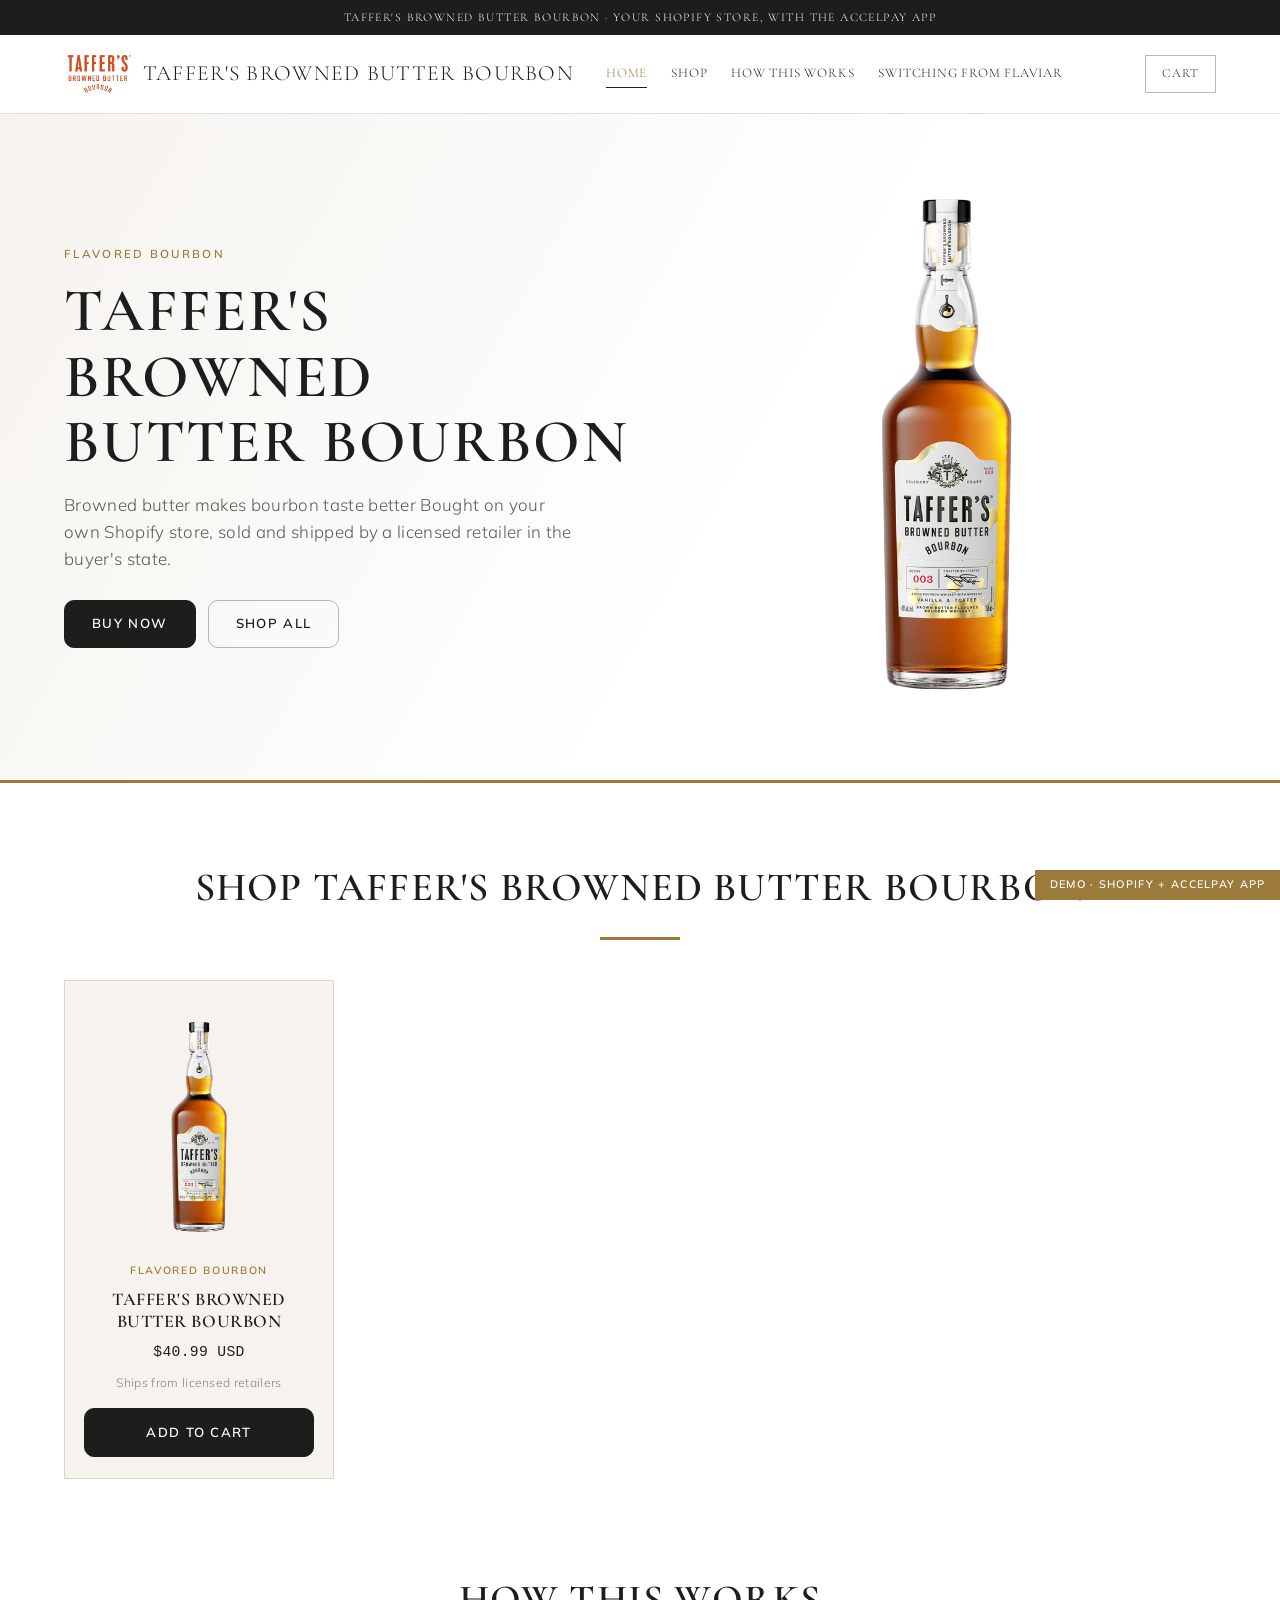
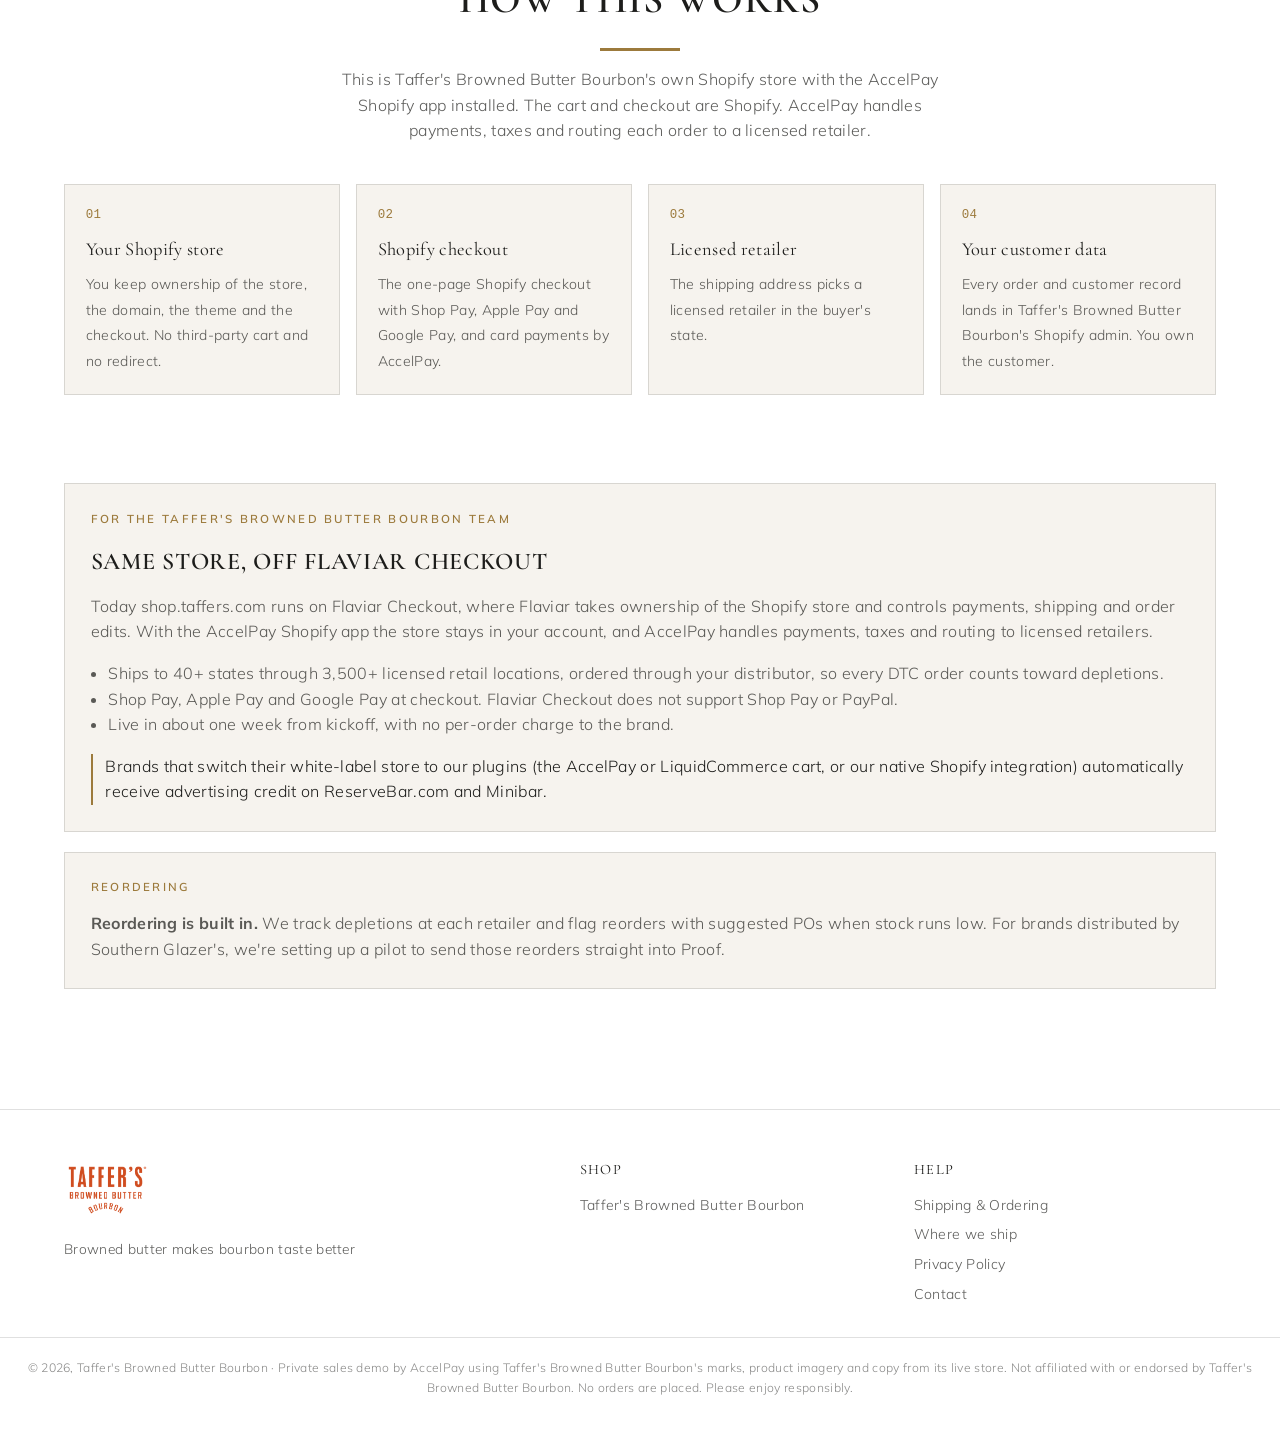
==== index.html @ 156dd41e "Flaviar switch demo, Nov 2026" ====
<!doctype html>
<html lang="en">
<head>
<meta charset="utf-8">
<meta name="viewport" content="width=device-width,initial-scale=1">
<title>Taffer&#x27;s Browned Butter Bourbon | AccelPay demo</title>
<meta name="robots" content="noindex,nofollow">
<link rel="icon" href="assets/logo.png">
<link rel="preconnect" href="https://fonts.googleapis.com">
<link rel="preconnect" href="https://fonts.gstatic.com" crossorigin>
<link rel="stylesheet" href="https://fonts.googleapis.com/css2?family=Cormorant+Garamond:wght@500;600;700&family=Mulish:wght@300;400;600;700&display=swap">
<link rel="stylesheet" href="styles.css?v=1">
</head>
<body>
<div class="announce">Taffer&#x27;s Browned Butter Bourbon &middot; your Shopify store, with the AccelPay app</div>
<header class="top">
  <div class="hdr">
    <a href="index.html" class="brand-link"><img class="logo" src="assets/logo.png" alt="Taffer&#x27;s Browned Butter Bourbon"><span class="wordmark">Taffer&#x27;s Browned Butter Bourbon</span></a>
    <nav class="main">
      <a href="index.html" aria-current="page">Home</a><a href="index.html#shop">Shop</a><a href="index.html#how">How this works</a><a href="index.html#switch">Switching from Flaviar</a>
    </nav>
    <div class="hdr-actions">
      <button class="burger" id="burger" aria-label="Menu">&#9776;</button>
      <button class="cart-pill" data-cart-toggle aria-label="Open cart">
        <span class="lbl">Cart</span>
        <span class="count" data-cart-count hidden>0</span>
      </button>
    </div>
  </div>
</header>

<section class="hero">
  <div class="hero-inner">
    <div>
      <div class="eyebrow">flavored bourbon</div>
      <h1>Taffer&#x27;s Browned Butter Bourbon</h1>
      <p>Browned butter makes bourbon taste better Bought on your own Shopify store, sold and shipped by a licensed retailer in the buyer's state.</p>
      <div style="display:flex;gap:.75rem;flex-wrap:wrap"><a class="btn" href="product.html?p=taffers-browned-butter-bourbon">Buy now</a><a class="btn ghost" href="#shop">Shop all</a></div>
    </div>
    <div class="shot"><img src="assets/p-taffers-browned-butter-bourbon.png" alt="Taffer&#x27;s Browned Butter Bourbon"></div>
  </div>
</section>

<section class="band" id="shop">
  <div class="section-head">
    <h2>Shop Taffer&#x27;s Browned Butter Bourbon</h2>
    <div class="rule"></div>
    <p style="font-size:.9rem;color:var(--muted)"></p>
  </div>
  <div class="grid" id="collection-grid"></div>
</section>

<section class="band" id="how" style="padding-top:1rem">
  <div class="section-head">
    <h2>How this works</h2>
    <div class="rule"></div>
    <p>This is Taffer&#x27;s Browned Butter Bourbon's own Shopify store with the AccelPay Shopify app installed. The cart and checkout are Shopify. AccelPay handles payments, taxes and routing each order to a licensed retailer.</p>
  </div>
  <div class="how">
    <div class="step"><span class="n">01</span><b>Your Shopify store</b><span>You keep ownership of the store, the domain, the theme and the checkout. No third-party cart and no redirect.</span></div>
    <div class="step"><span class="n">02</span><b>Shopify checkout</b><span>The one-page Shopify checkout with Shop Pay, Apple Pay and Google Pay, and card payments by AccelPay.</span></div>
    <div class="step"><span class="n">03</span><b>Licensed retailer</b><span>The shipping address picks a licensed retailer in the buyer's state.</span></div>
    <div class="step"><span class="n">04</span><b>Your customer data</b><span>Every order and customer record lands in Taffer&#x27;s Browned Butter Bourbon's Shopify admin. You own the customer.</span></div>
  </div>
</section>

<section class="band" id="switch" style="padding-top:1rem">
  <div class="panel">
    <div class="eyebrow">For the Taffer&#x27;s Browned Butter Bourbon team</div>
    <h2>Same store, off Flaviar Checkout</h2>
    <p style="margin:0 0 1rem">Today shop.taffers.com runs on Flaviar Checkout, where Flaviar takes ownership of the Shopify store and controls payments, shipping and order edits. With the AccelPay Shopify app the store stays in your account, and AccelPay handles payments, taxes and routing to licensed retailers.</p>
    <ul style="margin:0 0 1rem;padding-left:1.1rem"><li>Ships to 40+ states through 3,500+ licensed retail locations, ordered through your distributor, so every DTC order counts toward depletions.</li><li>Shop Pay, Apple Pay and Google Pay at checkout. Flaviar Checkout does not support Shop Pay or PayPal.</li><li>Live in about one week from kickoff, with no per-order charge to the brand.</li></ul>
    <p class="credit">Brands that switch their white-label store to our plugins (the AccelPay or LiquidCommerce cart, or our native Shopify integration) automatically receive advertising credit on ReserveBar.com and Minibar.</p>
  </div>
  <div class="panel">
    <div class="eyebrow">Reordering</div>
    <p style="margin:0" class="reorder"><b>Reordering is built in.</b> We track depletions at each retailer and flag reorders with suggested POs when stock runs low. For brands distributed by Southern Glazer's, we're setting up a pilot to send those reorders straight into Proof.</p>
  </div>
</section>
<footer class="site">
  <div class="ft">
    <div>
      <img src="assets/logo.png" alt="Taffer&#x27;s Browned Butter Bourbon" style="height:64px;width:auto">
      <p style="font-size:.86rem;margin-top:1rem;max-width:24rem;color:var(--muted)">Browned butter makes bourbon taste better</p>
    </div>
    <div><h4>Shop</h4><ul><li><a href="product.html?p=taffers-browned-butter-bourbon">Taffer&#x27;s Browned Butter Bourbon</a></li></ul></div>
    <div><h4>Help</h4><ul>
      <li><a href="index.html#how">Shipping &amp; Ordering</a></li>
      <li><a href="index.html#how">Where we ship</a></li>
      <li><a href="#">Privacy Policy</a></li>
      <li><a href="#">Contact</a></li></ul></div>
  </div>
  <div class="legal-row">
    &copy; 2026, Taffer&#x27;s Browned Butter Bourbon &middot; Private sales demo by AccelPay using Taffer&#x27;s Browned Butter Bourbon's marks, product imagery and copy from its live store. Not affiliated with or endorsed by Taffer&#x27;s Browned Butter Bourbon.
    No orders are placed. Please enjoy responsibly.
  </div>
</footer>

<div class="scrim" id="scrim"></div>
<aside class="drawer" id="drawer" aria-label="Your cart">
  <div class="dh"><h2>Your cart</h2><button class="x" id="drawer-close" aria-label="Close">&times;</button></div>
  <div class="cols"><span>Product</span><span>Total</span></div>
  <div class="items" id="drawer-items"></div>
  <div class="df" id="drawer-foot"></div>
</aside>
<div class="ribbon">Demo &middot; Shopify + AccelPay app</div>
<script src="data.js?v=1"></script>
<script src="app.js?v=1"></script>
</body>
</html>
---- styles.css ----
/* Taffer's Browned Butter Bourbon x AccelPay demo. Base: woodsonwhiskey-accelpay-demo. */

:root {
  --black: #ffffff; --panel: #f6f3ee; --panel-2: #ece7df; --ink: #1d1d1b;
  --muted: rgba(29,29,27,.72); --muted-2: rgba(29,29,27,.52); --line: rgba(0,0,0,.12); --line-2: rgba(0,0,0,.28);
  --gold: #1d1d1b; --gold-hi: #9c7a3c; --gold-soft: rgba(0,0,0,.05); --green: #2f6b4f; --red: #c00000;
  --head: #1d1d1b; --btn-ink: #ffffff; --img-bg: #f6f3ee; --drawer-bg: #ffffff; --ann-bg: #1d1d1b; --ann-ink: #ffffff; --co-head-bg: #ffffff;
  --serif: "Cormorant Garamond", Georgia, serif; --sans: "Mulish", -apple-system, BlinkMacSystemFont, "Helvetica Neue", Arial, sans-serif;
  --mono: ui-monospace, SFMono-Regular, Menlo, monospace; --maxw: 1200px; --btn-radius: 10px;
  --cart-glyph: url("data:image/svg+xml;utf8,<svg xmlns='http://www.w3.org/2000/svg' viewBox='0 0 24 24' fill='none' stroke='black' stroke-width='2' stroke-linecap='round' stroke-linejoin='round'><path d='M6 2 3 6v14a2 2 0 0 0 2 2h14a2 2 0 0 0 2-2V6l-3-4z'/><path d='M3 6h18'/><path d='M16 10a4 4 0 0 1-8 0'/></svg>");
}

* { box-sizing: border-box; }
html { scroll-behavior: smooth; }
body {
  margin: 0; background: var(--black); color: var(--ink);
  font-family: var(--sans); font-weight: 300; font-size: 16px; line-height: 1.6;
  letter-spacing: .02em; -webkit-font-smoothing: antialiased;
}
img { max-width: 100%; display: block; }
a { color: inherit; }
button { font: inherit; cursor: pointer; color: inherit; }
:focus-visible { outline: 2px solid var(--gold); outline-offset: 2px; }

/* ---------------------------------------------------------------- header */
.announce {
  background: var(--ann-bg); color: var(--ann-ink); text-align: center;
  font-family: var(--serif); font-size: .74rem; letter-spacing: .12em;
  text-transform: uppercase; padding: .5rem 1rem;
}
header.top { position: sticky; top: 0; z-index: 60; background: var(--black); border-bottom: 1px solid var(--line); }
.hdr { max-width: var(--maxw); margin: 0 auto; padding: .8rem 1.5rem; display: flex; align-items: center; gap: 2rem; }
.hdr img.logo { height: 62px; width: auto; }
nav.main { display: flex; gap: 1.5rem; flex-wrap: wrap; }
nav.main a {
  font-family: var(--serif); font-size: .82rem; letter-spacing: .06em; text-transform: uppercase;
  text-decoration: none; color: var(--head); padding: .2rem 0; border-bottom: 1px solid transparent;
}
nav.main a:hover, nav.main a[aria-current] { color: var(--gold-hi); border-bottom-color: var(--gold); }
.hdr-actions { margin-left: auto; display: flex; align-items: center; gap: .75rem; }
.cart-pill {
  display: inline-flex; align-items: center; gap: .5rem; background: transparent;
  border: 1px solid var(--line-2); color: var(--head); padding: .5rem 1rem;
  font-family: var(--serif); font-size: .78rem; letter-spacing: .08em; text-transform: uppercase;
}
.cart-pill:hover { border-color: var(--gold); color: var(--gold-hi); }
.cart-pill .count {
  background: var(--gold); color: var(--btn-ink); min-width: 1.35rem; height: 1.35rem; border-radius: 999px;
  display: inline-grid; place-items: center; font-family: var(--mono); font-size: .7rem; padding: 0 .3rem;
}
.cart-pill .count[hidden] { display: none; }
.burger { display: none; background: none; border: none; font-size: 1.5rem; line-height: 1; color: var(--head); }

/* ---------------------------------------------------------------- type + buttons */
.eyebrow { font-family: var(--sans); font-size: .72rem; font-weight: 600; letter-spacing: .2em; text-transform: uppercase; color: var(--gold-hi); margin-bottom: .9rem; }
h1, h2, h3 { font-family: var(--serif); font-weight: 400; letter-spacing: .03em; }
.rule { width: 190px; height: 2px; margin: 1.1rem auto 0; background: linear-gradient(90deg, transparent, var(--gold), transparent); }

.btn {
  display: inline-flex; align-items: center; justify-content: center; gap: .5rem;
  background: var(--gold); color: var(--btn-ink); border: 1px solid var(--gold); border-radius: var(--btn-radius, 0);
  padding: .8rem 1.7rem; font-family: var(--sans); font-weight: 600; font-size: .82rem;
  letter-spacing: .1em; text-transform: uppercase; text-decoration: none;
}
.btn:hover { background: var(--gold-hi); border-color: var(--gold-hi); }
.btn.ghost { background: transparent; color: var(--head); border-color: var(--line-2); }
.btn.ghost:hover { border-color: var(--gold); color: var(--gold-hi); }
.btn:disabled { opacity: .4; cursor: not-allowed; }
.btn.block { width: 100%; }

/* ---------------------------------------------------------------- hero */
.hero { position: relative; overflow: hidden; border-bottom: 1px solid var(--line); }
.hero-inner { max-width: var(--maxw); margin: 0 auto; padding: 4rem 1.5rem; display: grid; grid-template-columns: 1.05fr 1fr; gap: 3rem; align-items: center; }
.hero h1 { font-size: clamp(2.3rem, 5.4vw, 3.8rem); line-height: 1.08; margin: 0 0 1rem; text-transform: uppercase; }
.hero p { color: var(--muted); font-size: 1.06rem; margin: 0 0 1.7rem; max-width: 32rem; }
.hero .shot img { width: 100%; max-height: 560px; object-fit: contain; }

/* ---------------------------------------------------------------- sections */
.band { max-width: var(--maxw); margin: 0 auto; padding: 4.5rem 1.5rem; }
.section-head { text-align: center; margin-bottom: 2.5rem; }
.section-head h2 { font-size: clamp(1.8rem, 4vw, 2.5rem); margin: 0; text-transform: uppercase; }
.section-head p { color: var(--muted); margin: 1rem auto 0; max-width: 40rem; }

.grid { display: grid; grid-template-columns: repeat(auto-fill, minmax(240px, 1fr)); gap: 1.5rem; }
.card {
  background: var(--panel); border: 1px solid var(--line); padding: 1.4rem 1.2rem 1.3rem;
  display: flex; flex-direction: column; gap: .55rem; text-align: center; text-decoration: none; color: inherit;
}
.card:hover { border-color: var(--gold); }
.card .shot { height: 250px; display: grid; place-items: center; overflow: hidden; }
.card .shot img { max-height: 250px; width: auto; object-fit: contain; }
.card h3 { font-size: 1.12rem; margin: 0; line-height: 1.25; text-transform: uppercase; min-height: 2.8rem; display: grid; place-items: center; }
.card .tag { font-size: .66rem; font-weight: 600; letter-spacing: .16em; text-transform: uppercase; color: var(--gold-hi); }
.card .price { font-family: var(--mono); font-size: .92rem; margin-top: auto; }
.card .avail { font-size: .76rem; color: var(--muted-2); }

.split { display: grid; grid-template-columns: 1fr 1fr; gap: 3rem; align-items: center; }
.split img { width: 100%; }
.split p { color: var(--muted); }

/* how it works */
.how { display: grid; grid-template-columns: repeat(4, 1fr); gap: 1rem; }
.how .step { border: 1px solid var(--line); padding: 1.3rem; background: var(--panel); }
.how .step b { display: block; font-family: var(--serif); font-weight: 400; font-size: 1.15rem; margin-bottom: .4rem; color: var(--head); }
.how .step span { font-size: .88rem; color: var(--muted); }
.how .step .n { font-family: var(--mono); color: var(--gold-hi); font-size: .78rem; display: block; margin-bottom: .6rem; }

.rb-note {
  display: flex; align-items: center; gap: .75rem; border: 1px solid var(--line); background: var(--panel);
  padding: .7rem .9rem; font-size: .84rem; color: var(--muted);
}
.rb-note b { color: var(--head); font-weight: 600; }
.rb-note a { color: var(--gold-hi); }
.rb-mark { font-family: var(--serif); font-size: .72rem; letter-spacing: .14em; text-transform: uppercase; border: 1px solid var(--gold); color: var(--gold-hi); padding: .2rem .45rem; white-space: nowrap; }

/* ---------------------------------------------------------------- product page (Shopify theme) */
.pdp { display: grid; grid-template-columns: minmax(0,1fr) minmax(0,1fr); gap: 3rem; align-items: start; }
.pdp .gallery { display: flex; flex-direction: column; gap: .8rem; min-width: 0; }
.pdp .gallery .main { background: var(--img-bg); display: grid; place-items: center; min-height: 420px; }
.pdp .gallery .main img { max-height: 560px; width: auto; object-fit: contain; }
.pdp .thumbs { display: flex; gap: .5rem; }
.pdp .thumbs button { width: 64px; height: 64px; border: 1px solid var(--line); background: var(--img-bg); padding: 3px; display: grid; place-items: center; }
.pdp .thumbs button[aria-selected="true"] { border-color: var(--gold); }
.pdp .thumbs img { max-height: 100%; width: auto; }
.pdp .info { display: flex; flex-direction: column; gap: 1rem; min-width: 0; padding-left: 1.5rem; border-left: 1px solid var(--line); }
.pdp h1 { font-size: 2rem; margin: 0; text-transform: uppercase; line-height: 1.15; }
.pdp .price { font-size: 1.05rem; }
.pdp .small { font-size: .8rem; color: var(--muted); }
.pdp .small a { color: var(--gold-hi); }
.pdp .qty-wrap { display: flex; flex-direction: column; gap: .35rem; font-size: .8rem; color: var(--muted); }
.pdp .desc p { color: var(--muted); margin: 0 0 .9rem; font-size: .95rem; }
.pdp .desc b { color: var(--head); font-weight: 600; }
.qty { display: inline-flex; align-items: center; border: 1px solid var(--line-2); width: max-content; }
.qty button { background: none; border: none; width: 2.6rem; min-height: 2.8rem; font-size: 1.1rem; }
.qty span, .qty input { font-family: var(--sans); min-width: 2.2rem; text-align: center; font-size: .95rem; }
.atc { max-width: 380px; }
.fulfil-line { display: flex; gap: .6rem; align-items: flex-start; font-size: .82rem; color: var(--muted); border: 1px solid var(--line); padding: .7rem .8rem; max-width: 460px; }
.fulfil-line img { width: 22px; height: 22px; border-radius: 5px; flex: none; }
.notice { font-size: .85rem; color: var(--muted); border-left: 2px solid var(--gold); padding: .2rem 0 .2rem .75rem; }

/* ---------------------------------------------------------------- Shopify cart drawer (Dawn-style) */
.scrim { position: fixed; inset: 0; background: rgba(0,0,0,.6); opacity: 0; pointer-events: none; transition: opacity .25s; z-index: 90; }
.scrim.on { opacity: 1; pointer-events: auto; }
.drawer { position: fixed; top: 0; right: 0; height: 100%; width: min(420px, 100%); background: var(--drawer-bg); border-left: 1px solid var(--line); z-index: 100; display: flex; flex-direction: column; transform: translateX(100%); transition: transform .28s ease; }
.drawer.on { transform: none; }
.drawer .dh { display: flex; align-items: center; justify-content: space-between; padding: 1.4rem 1.5rem 1rem; }
.drawer .dh h2 { font-size: 1.5rem; margin: 0; }
.drawer .x { background: none; border: none; font-size: 1.7rem; line-height: 1; color: var(--muted); }
.drawer .cols { display: flex; justify-content: space-between; font-size: .66rem; letter-spacing: .12em; text-transform: uppercase; color: var(--muted-2); padding: 0 1.5rem .6rem; border-bottom: 1px solid var(--line); }
.drawer .items { flex: 1; overflow-y: auto; padding: 0 1.5rem; }
.cline { display: grid; grid-template-columns: 76px minmax(0,1fr) auto; gap: 1rem; padding: 1.2rem 0; border-bottom: 1px solid var(--line); }
.cline .im { background: var(--img-bg); display: grid; place-items: center; height: 92px; }
.cline .im img { max-height: 88px; width: auto; }
.cline .nm { font-size: .92rem; line-height: 1.3; }
.cline .pr { font-size: .84rem; color: var(--muted); margin: .2rem 0 .6rem; }
.cline .qrow { display: flex; align-items: center; gap: .6rem; }
.cline .qty button { min-height: 2.2rem; width: 2.2rem; }
.cline .rm { background: none; border: none; color: var(--muted); font-size: 1rem; padding: 0; }
.cline .tot { font-size: .9rem; }
.empty { text-align: center; color: var(--muted); padding: 3rem 1rem; }
.drawer .df { border-top: 1px solid var(--line); padding: 1.2rem 1.5rem 1.5rem; display: flex; flex-direction: column; gap: .7rem; }
.drawer .df .est { display: flex; justify-content: space-between; font-size: 1rem; }
.drawer .df .small { font-size: .78rem; color: var(--muted); }

/* ---------------------------------------------------------------- Shopify one-page checkout */
body.co { background: #fff; color: #141414; font-family: -apple-system, BlinkMacSystemFont, "Segoe UI", Roboto, "Helvetica Neue", Arial, sans-serif; font-weight: 400; letter-spacing: 0; }
.co-head { border-bottom: 1px solid #dedede; background: var(--co-head-bg); }
.co-head .in { max-width: 1100px; margin: 0 auto; padding: .9rem 1.5rem; display: flex; align-items: center; justify-content: space-between; }
.co-head img { height: 54px; width: auto; }
.co-head a.bag { color: var(--gold-hi); font-size: .85rem; text-decoration: none; }
.checkout { display: grid; grid-template-columns: minmax(0,1.15fr) minmax(0,1fr); min-height: calc(100vh - 80px); }
.co-left { padding: 2.2rem clamp(1rem, 4vw, 3.5rem); min-width: 0; }
.co-left .inner { max-width: 560px; margin-left: auto; }
.co-right { background: #f5f5f5; border-left: 1px solid #dedede; padding: 2.2rem clamp(1rem, 3vw, 3rem); min-width: 0; }
.co-right .inner { max-width: 440px; position: sticky; top: 1.5rem; }
.co-h { font-size: 1.3rem; font-weight: 600; margin: 1.8rem 0 .8rem; display: flex; align-items: baseline; justify-content: space-between; gap: 1rem; }
.co-h:first-child { margin-top: 0; }
.co-h small { font-size: .82rem; font-weight: 400; color: #707070; }
.co-field { width: 100%; border: 1px solid #d9d9d9; border-radius: 5px; padding: .85rem .8rem; font: inherit; font-size: .92rem; margin-bottom: .7rem; background: #fff; color: #141414; min-width: 0; }
.co-field:focus { outline: none; border-color: #000; box-shadow: 0 0 0 1px #000; }
.co-row { display: grid; grid-template-columns: 1fr 1fr; gap: .7rem; }
.co-row3 { display: grid; grid-template-columns: 1.3fr 1fr 1fr; gap: .7rem; }
.co-chk { display: flex; gap: .55rem; align-items: center; font-size: .86rem; margin: .1rem 0 .4rem; }
.co-chk input { accent-color: #000; width: 16px; height: 16px; }
.co-empty { background: #f5f5f5; border-radius: 5px; padding: 1rem; font-size: .88rem; color: #707070; }
.rates { border: 1px solid #d9d9d9; border-radius: 5px; overflow: hidden; }
.rate { display: flex; align-items: center; gap: .8rem; padding: .95rem .9rem; border-bottom: 1px solid #d9d9d9; cursor: pointer; }
.rate:last-child { border-bottom: none; }
.rate.on { background: #f6f3ec; box-shadow: inset 0 0 0 1px #000; }
.rate input { accent-color: #000; width: 17px; height: 17px; flex: none; }
.rate .ic { width: 30px; height: 30px; border-radius: 7px; flex: none; }
.rate .t { flex: 1; min-width: 0; font-size: .9rem; }
.rate .t span { display: block; color: #707070; font-size: .8rem; margin-top: .1rem; }
.rate .p { font-size: .9rem; font-weight: 600; white-space: nowrap; }
.callout { display: flex; gap: .55rem; align-items: flex-start; font-size: .78rem; color: #5b4a26; background: #f6f1e6; border: 1px solid #e6dcc6; border-radius: 5px; padding: .6rem .75rem; margin-top: .7rem; }
.callout b { font-weight: 600; }
.callout .dot { width: 8px; height: 8px; border-radius: 50%; background: var(--gold); flex: none; margin-top: .35rem; }
.pay-box { border: 1px solid #d9d9d9; border-radius: 5px; overflow: hidden; }
.pay-box .ph { display: flex; justify-content: space-between; align-items: center; background: #f6f3ec; padding: .85rem .9rem; border-bottom: 1px solid #d9d9d9; font-size: .9rem; box-shadow: inset 0 0 0 1px #000; }
.pay-box .ph .cards { display: flex; gap: .3rem; }
.pay-box .ph .cards span { font-size: .62rem; font-weight: 700; border: 1px solid #cfcfcf; border-radius: 3px; padding: .1rem .3rem; background: #fff; color: #333; }
.pay-box .pb { padding: .9rem; background: #fafafa; }
.pay-btn { width: 100%; background: #000; color: #fff; border: none; border-radius: 5px; padding: 1.1rem; font-size: 1.05rem; font-weight: 600; margin-top: 1.2rem; }
.pay-btn:disabled { opacity: .4; cursor: not-allowed; }
.co-legal { font-size: .76rem; color: #707070; margin-top: .9rem; }
.co-links { display: flex; gap: 1rem; flex-wrap: wrap; font-size: .76rem; color: #707070; border-top: 1px solid #e3e3e3; margin-top: 2rem; padding-top: 1rem; }
.os-item { display: flex; gap: .9rem; align-items: center; padding: .4rem 0 1rem; }
.os-item .im { width: 64px; height: 64px; border: 1px solid #dedede; border-radius: 8px; background: var(--img-bg); position: relative; display: grid; place-items: center; padding: 4px; flex: none; }
.os-item .im img { max-height: 100%; width: auto; }
.os-item .im .q { position: absolute; top: -9px; right: -9px; background: #666; color: #fff; min-width: 21px; height: 21px; border-radius: 11px; font-size: .74rem; display: grid; place-items: center; padding: 0 5px; }
.os-item .nm { flex: 1; min-width: 0; font-size: .88rem; }
.os-item .nm span { display: block; color: #707070; font-size: .78rem; }
.os-item .pr { font-size: .88rem; }
.os-disc { display: flex; gap: .6rem; margin: .6rem 0 1.2rem; }
.os-disc input { flex: 1; min-width: 0; border: 1px solid #d9d9d9; border-radius: 5px; padding: .8rem; font: inherit; font-size: .9rem; }
.os-disc button { border: 1px solid #d9d9d9; background: #ececec; color: #777; border-radius: 5px; padding: 0 1.1rem; font-weight: 600; }
.os-line { display: flex; justify-content: space-between; font-size: .88rem; padding: .3rem 0; gap: 1rem; }
.os-line .m { color: #555; }
.os-line.total { font-size: 1.2rem; font-weight: 600; padding-top: .8rem; }
.os-line.total small { font-size: .74rem; color: #707070; font-weight: 400; margin-right: .4rem; }
.thanks { max-width: 600px; margin: 0 auto; padding: 4rem 1.5rem; text-align: center; }
.thanks h1 { font-size: 2rem; margin: 0 0 .5rem; font-weight: 600; font-family: inherit; letter-spacing: 0; }
.thanks p { color: #555; }
.thanks .num { font-family: var(--mono); color: #000; }

/* express checkout buttons (Shopify accelerated checkout) */
.xpay { display: grid; grid-template-columns: repeat(3, minmax(0,1fr)); gap: .5rem; }
.xpay .xb { height: 42px; border: none; border-radius: 5px; display: flex; align-items: center; justify-content: center; gap: .15rem; font-family: -apple-system, BlinkMacSystemFont, "Segoe UI", Roboto, Arial, sans-serif; font-size: 1.05rem; color: #fff; letter-spacing: 0; text-transform: none; }
.xpay.big .xb { height: 48px; }
.xpay .xb span { font-weight: 500; }
.xpay .shop { background: #5a31f4; }
.xpay .shop b { font-weight: 800; font-style: italic; letter-spacing: -.02em; margin-right: .1rem; }
.xpay .apple { background: #000; border: 1px solid #333; }
.xpay .google { background: #000; border: 1px solid #333; }
.xpay .google .g { font-weight: 700; background: linear-gradient(90deg,#4285f4,#ea4335,#fbbc05,#34a853); -webkit-background-clip: text; background-clip: text; color: transparent; margin-right: .15rem; }
.xp-title { text-align: center; font-size: .85rem; color: #707070; margin-bottom: .6rem; }
.or { display: flex; align-items: center; gap: .8rem; color: #707070; font-size: .78rem; margin: 1.4rem 0 .6rem; }
.or::before, .or::after { content: ""; flex: 1; height: 1px; background: #dedede; }

/* panel on the home page */
.panel { background: var(--panel); border: 1px solid var(--line); padding: 1.6rem; }
.panel + .panel { margin-top: 1.25rem; }
.panel h2 { margin: 0 0 .8rem; font-size: 1.5rem; text-transform: uppercase; }
.panel p, .panel li { color: var(--muted); }
.panel .credit { border-left: 2px solid var(--gold); padding-left: .8rem; margin: 0; color: var(--ink); }

/* ---------------------------------------------------------------- footer */
footer.site { border-top: 1px solid var(--line); margin-top: 3rem; }
.ft { max-width: var(--maxw); margin: 0 auto; padding: 3rem 1.5rem 2rem; display: grid; grid-template-columns: 1.6fr 1fr 1fr; gap: 2rem; }
.ft h4 { font-family: var(--serif); font-weight: 400; font-size: .9rem; letter-spacing: .1em; text-transform: uppercase; color: var(--head); margin: 0 0 .8rem; }
.ft ul { list-style: none; margin: 0; padding: 0; display: flex; flex-direction: column; gap: .45rem; font-size: .88rem; color: var(--muted); }
.ft a { text-decoration: none; }
.ft a:hover { color: var(--gold-hi); }
.legal-row { border-top: 1px solid var(--line); padding: 1.25rem 1.5rem 3rem; text-align: center; font-size: .76rem; color: var(--muted-2); }

.ribbon { position: fixed; right: 0; bottom: 0; z-index: 120; background: var(--gold); color: var(--btn-ink); font-size: .68rem; font-weight: 600; letter-spacing: .12em; text-transform: uppercase; padding: .4rem .9rem; }

/* ---------------------------------------------------------------- responsive */
@media (max-width: 960px) {
  .pdp { grid-template-columns: 1fr; gap: 1.5rem; }
  .pdp .info { padding-left: 0; border-left: 0; }
  .checkout { grid-template-columns: 1fr; }
  .co-right { border-left: 0; border-top: 1px solid #dedede; order: -1; }
  .co-left .inner, .co-right .inner { margin: 0 auto; position: static; }
  .hero-inner, .split { grid-template-columns: 1fr; gap: 2rem; }
  .how { grid-template-columns: 1fr 1fr; }
  .ft { grid-template-columns: 1fr 1fr; }
}
@media (max-width: 720px) {
  .co-row, .co-row3 { grid-template-columns: 1fr; gap: 0; }
  .pdp .gallery .main { min-height: 300px; }
  .pdp .gallery .main img { max-height: 340px; }
  .hdr { padding: .6rem 1rem; gap: .75rem; position: relative; }
  .hdr img.logo { height: 46px; }
  nav.main { display: none; }
  nav.main.open { display: flex; flex-direction: column; position: absolute; top: 100%; left: 0; right: 0; background: var(--black); border-bottom: 1px solid var(--line); padding: 1rem 1.5rem; gap: .9rem; }
  .burger { display: block; }
  .hdr-actions { margin-left: auto; }
  .cart-pill { padding: .5rem .8rem; }
  .cart-pill .lbl { display: none; }
  .cart-pill::before { content: ""; width: 1rem; height: 1rem; flex: none; background: currentColor; -webkit-mask: var(--cart-glyph) center/contain no-repeat; mask: var(--cart-glyph) center/contain no-repeat; }
  .band { padding: 3rem 1rem; }
  .hero-inner { padding: 2.5rem 1rem; }
  .how { grid-template-columns: 1fr; }
  .ft { grid-template-columns: 1fr; padding: 2.5rem 1rem 1.5rem; }
  .rb-note { flex-wrap: wrap; }
}


.brand-link { display: flex; align-items: center; gap: .6rem; text-decoration: none; }
.hdr img.logo { height: 52px; max-width: 200px; object-fit: contain; }
.wordmark { font-family: var(--serif); font-size: 1.35rem; letter-spacing: .06em; text-transform: uppercase; color: var(--head); white-space: nowrap; }
.co-head img { height: 44px; max-width: 200px; object-fit: contain; }
h1, h2, h3 { font-weight: 600; }
.hero { background: linear-gradient(120deg, var(--panel) 0%, var(--black) 60%); border-bottom: 3px solid var(--gold-hi); }
.rule { background: var(--gold-hi); height: 3px; width: 80px; }
.card .shot { background: var(--img-bg); }
.card:hover { border-color: var(--gold-hi); }
.btn:hover, .btn.ghost:hover { filter: brightness(1.15); }
.panel .credit { border-left-color: var(--gold-hi); }
.ribbon { background: var(--gold-hi); color: #fff; }
.cart-pill .count { background: var(--gold-hi); color: #fff; }
.callout .dot { background: var(--gold-hi); }
@media (max-width: 720px) { .wordmark { display: none; } }
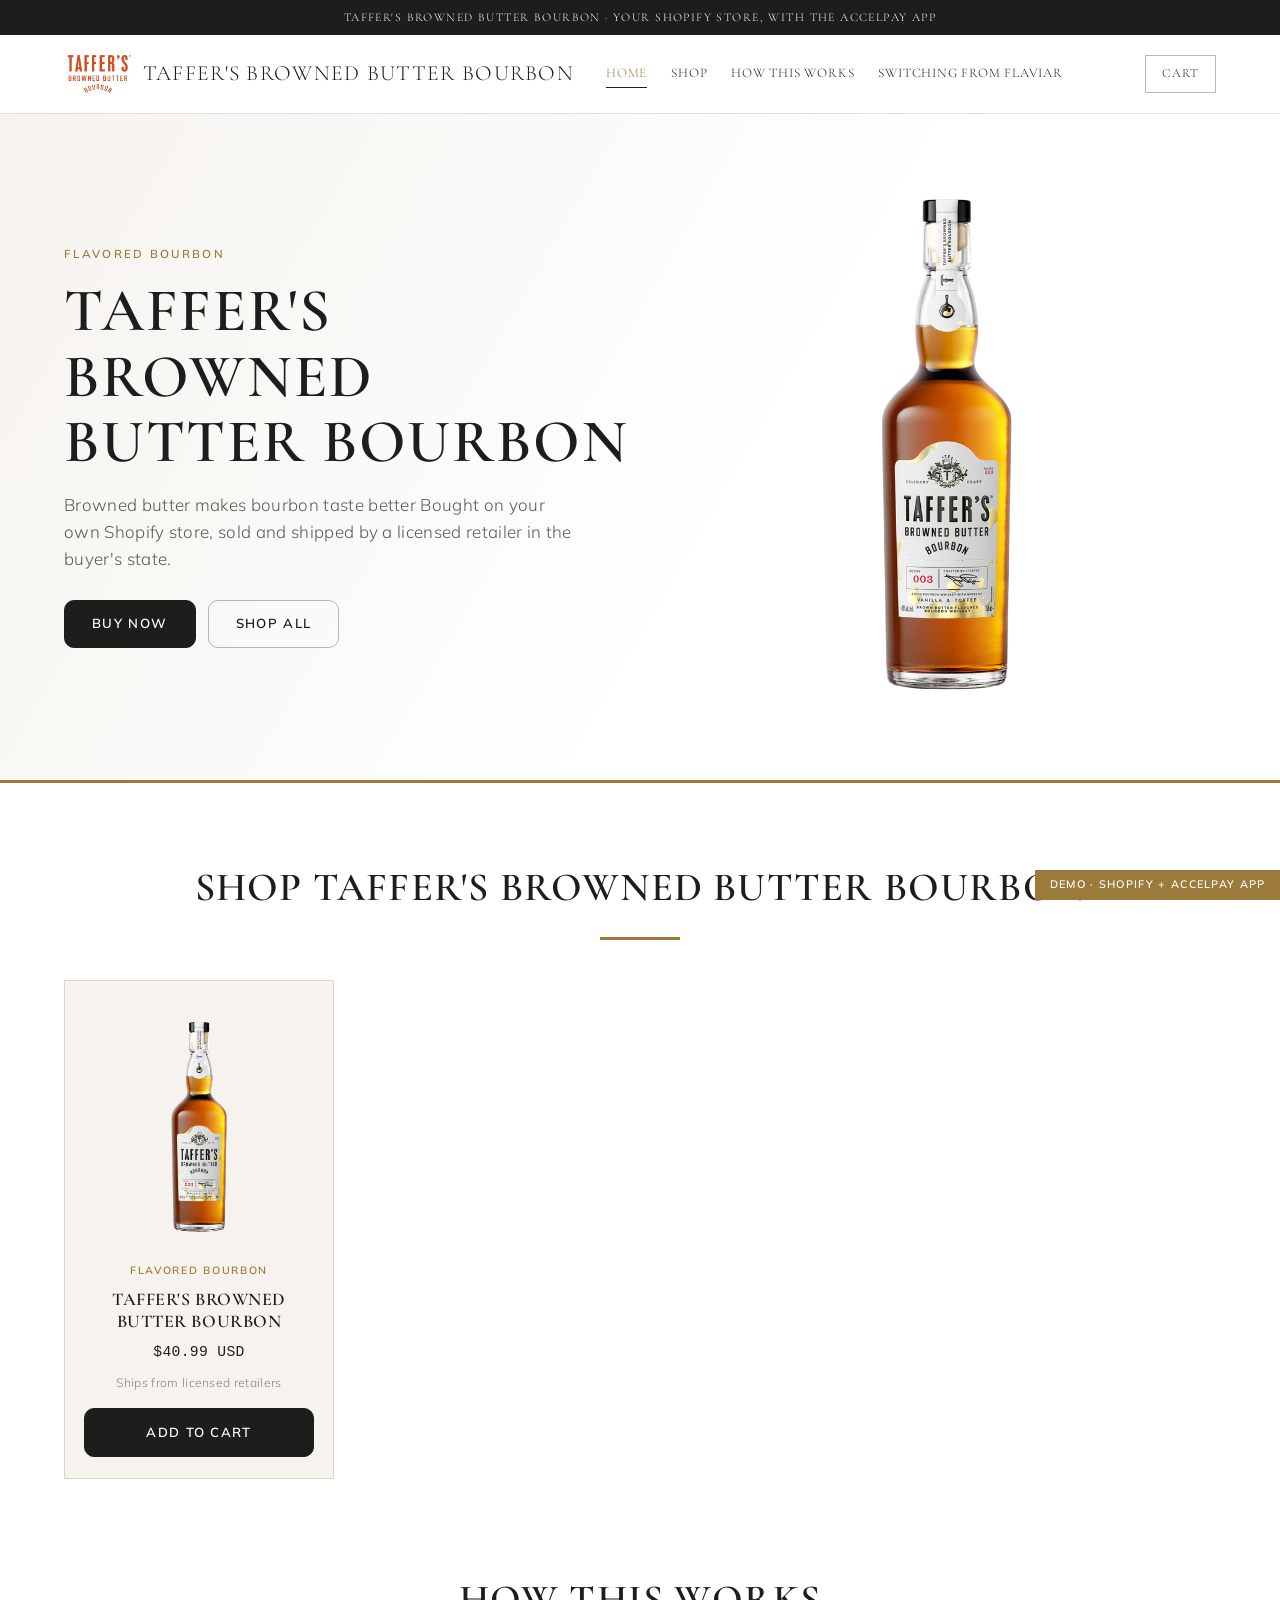
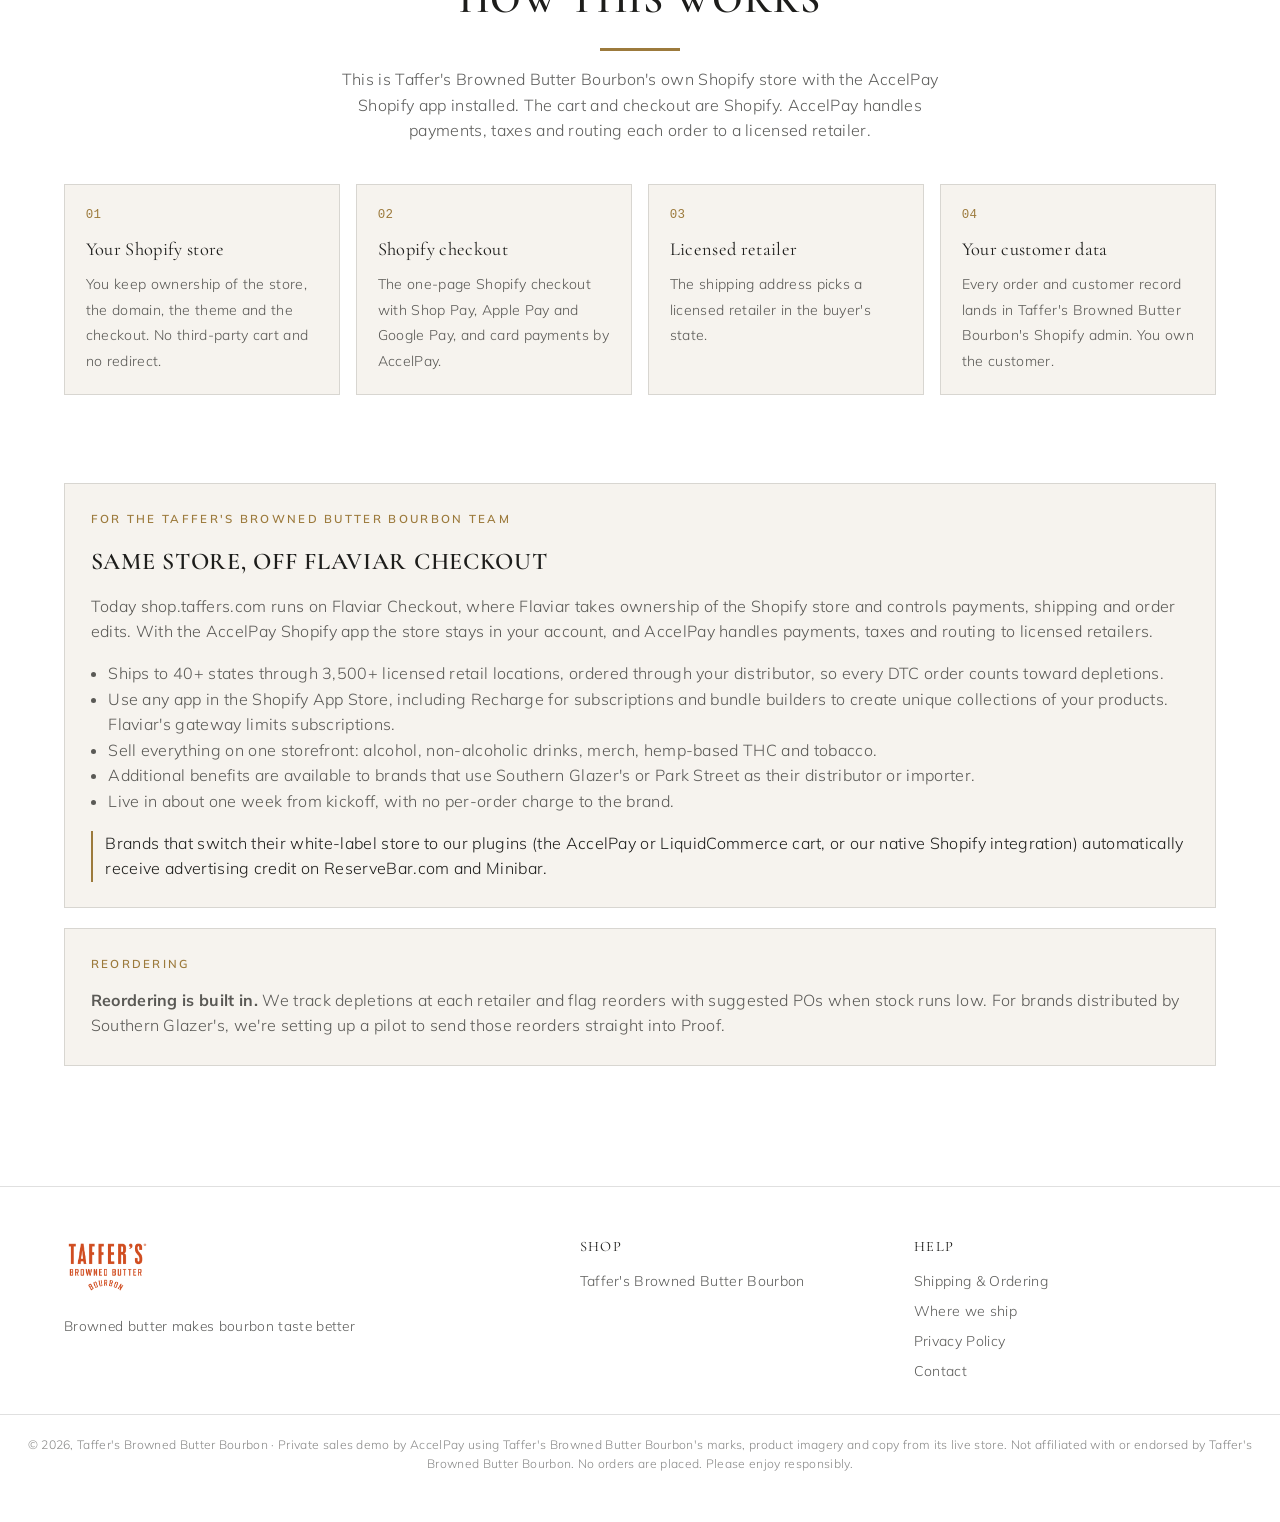
==== commit e99441a2: "Update value props: Shopify apps, multi-category, distributor benefits" ====
--- a/index.html
+++ b/index.html
@@ -69,7 +69,7 @@
     <div class="eyebrow">For the Taffer&#x27;s Browned Butter Bourbon team</div>
     <h2>Same store, off Flaviar Checkout</h2>
     <p style="margin:0 0 1rem">Today shop.taffers.com runs on Flaviar Checkout, where Flaviar takes ownership of the Shopify store and controls payments, shipping and order edits. With the AccelPay Shopify app the store stays in your account, and AccelPay handles payments, taxes and routing to licensed retailers.</p>
-    <ul style="margin:0 0 1rem;padding-left:1.1rem"><li>Ships to 40+ states through 3,500+ licensed retail locations, ordered through your distributor, so every DTC order counts toward depletions.</li><li>Shop Pay, Apple Pay and Google Pay at checkout. Flaviar Checkout does not support Shop Pay or PayPal.</li><li>Live in about one week from kickoff, with no per-order charge to the brand.</li></ul>
+    <ul style="margin:0 0 1rem;padding-left:1.1rem"><li>Ships to 40+ states through 3,500+ licensed retail locations, ordered through your distributor, so every DTC order counts toward depletions.</li><li>Use any app in the Shopify App Store, including Recharge for subscriptions and bundle builders to create unique collections of your products. Flaviar's gateway limits subscriptions.</li><li>Sell everything on one storefront: alcohol, non-alcoholic drinks, merch, hemp-based THC and tobacco.</li><li>Additional benefits are available to brands that use Southern Glazer's or Park Street as their distributor or importer.</li><li>Live in about one week from kickoff, with no per-order charge to the brand.</li></ul>
     <p class="credit">Brands that switch their white-label store to our plugins (the AccelPay or LiquidCommerce cart, or our native Shopify integration) automatically receive advertising credit on ReserveBar.com and Minibar.</p>
   </div>
   <div class="panel">
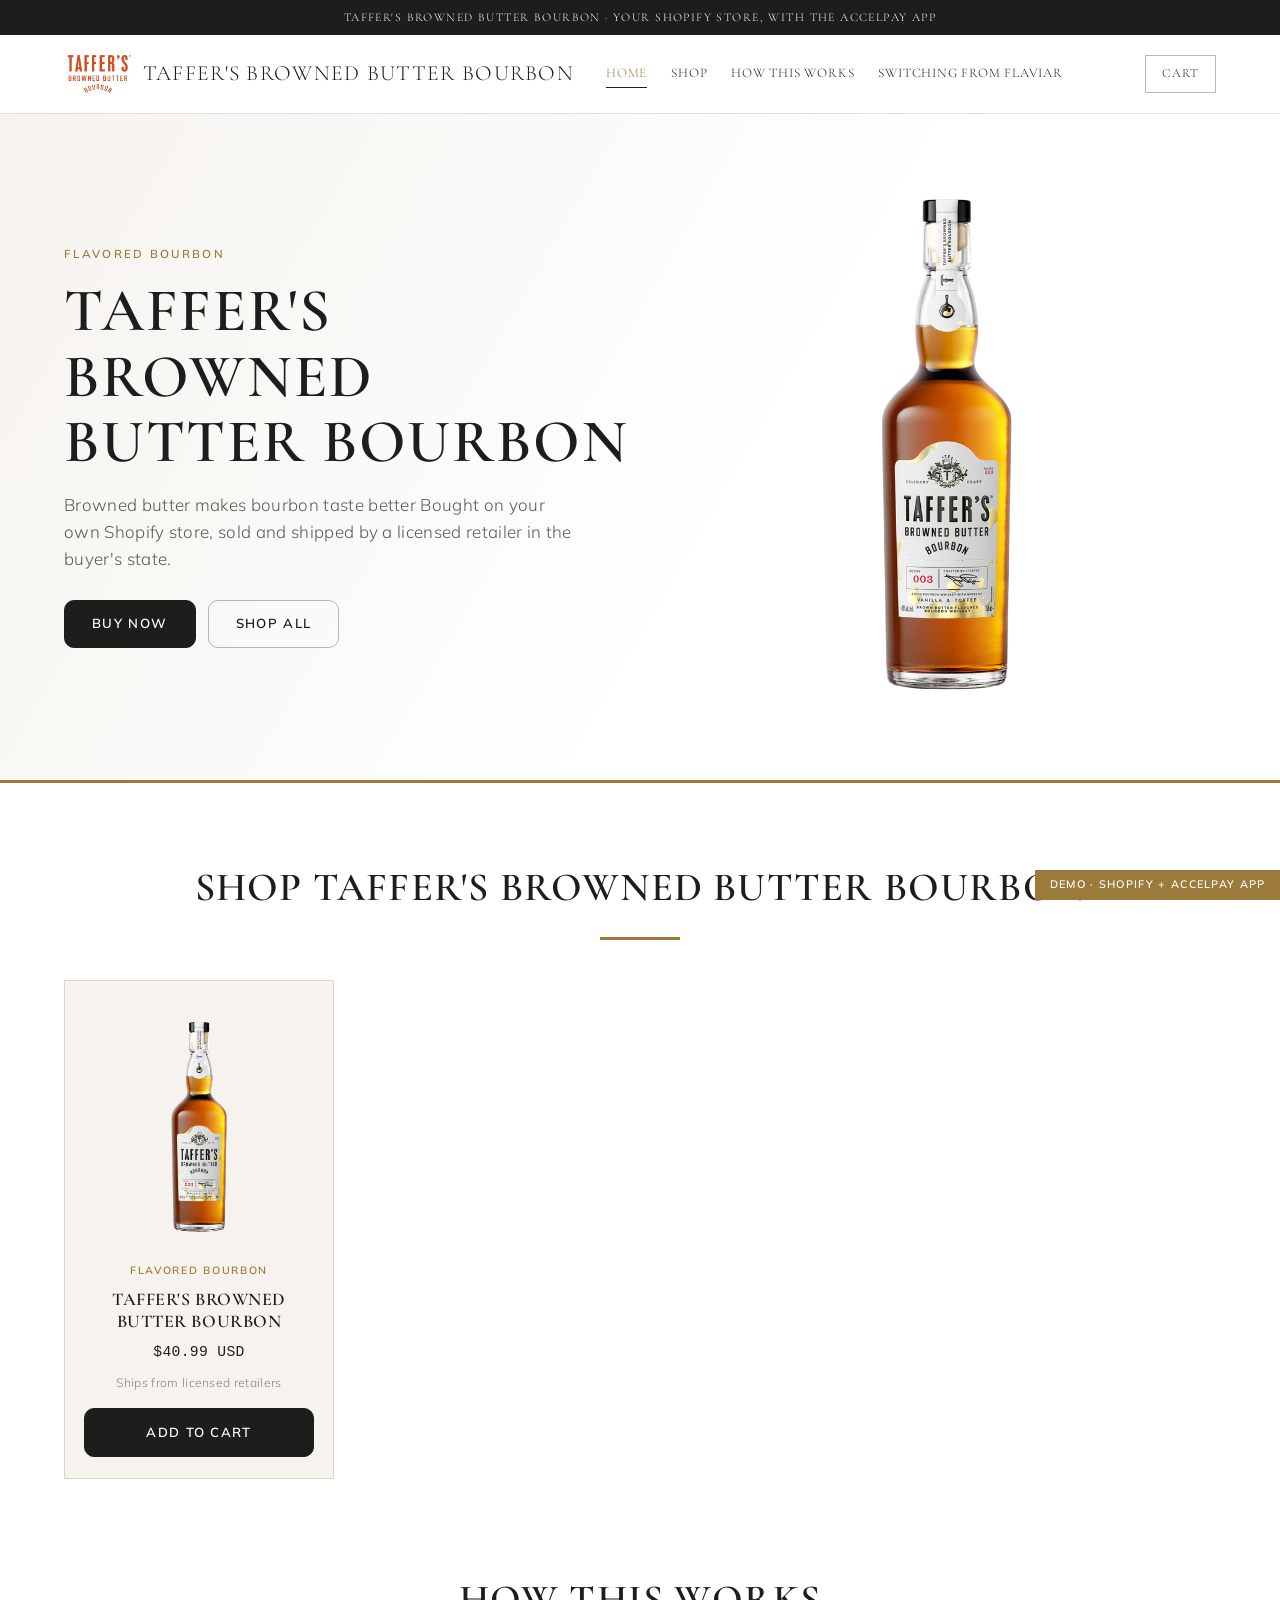
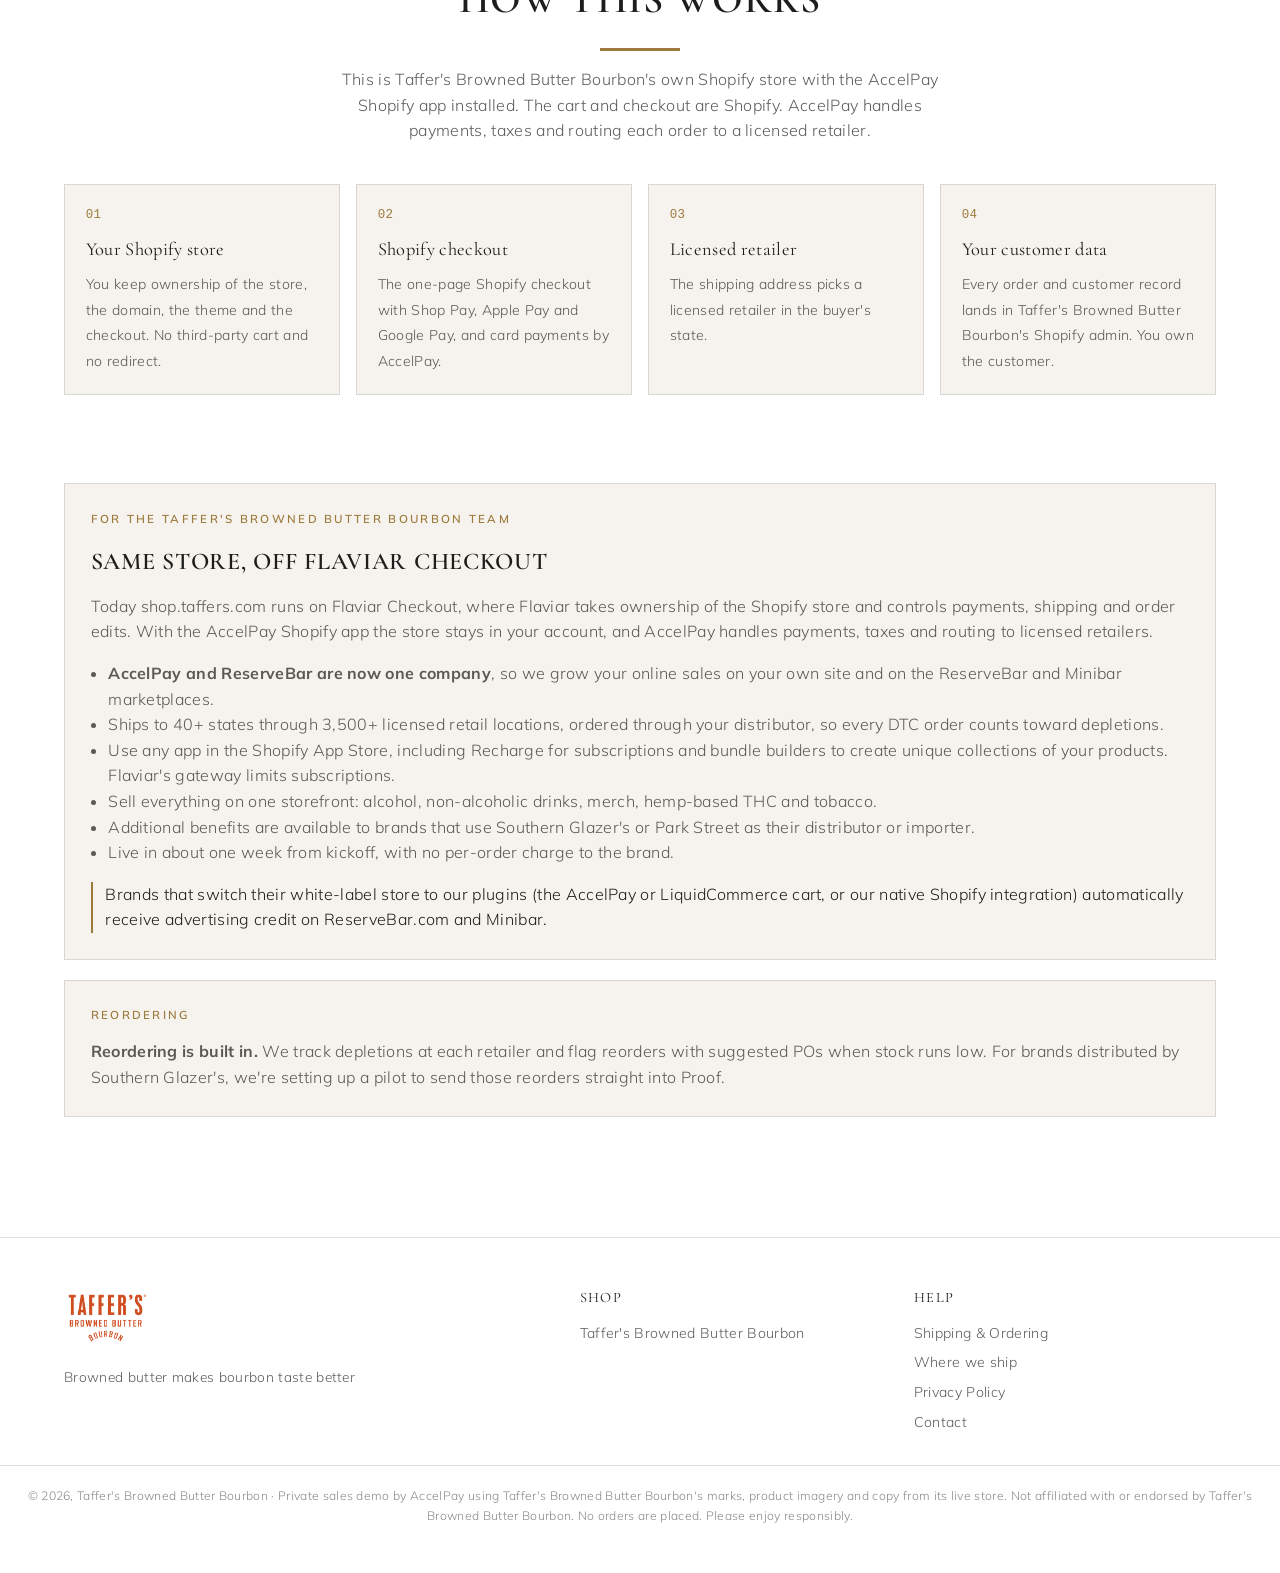
==== commit 762f0582: "Lead with AccelPay + ReserveBar one-company value prop" ====
--- a/index.html
+++ b/index.html
@@ -69,7 +69,7 @@
     <div class="eyebrow">For the Taffer&#x27;s Browned Butter Bourbon team</div>
     <h2>Same store, off Flaviar Checkout</h2>
     <p style="margin:0 0 1rem">Today shop.taffers.com runs on Flaviar Checkout, where Flaviar takes ownership of the Shopify store and controls payments, shipping and order edits. With the AccelPay Shopify app the store stays in your account, and AccelPay handles payments, taxes and routing to licensed retailers.</p>
-    <ul style="margin:0 0 1rem;padding-left:1.1rem"><li>Ships to 40+ states through 3,500+ licensed retail locations, ordered through your distributor, so every DTC order counts toward depletions.</li><li>Use any app in the Shopify App Store, including Recharge for subscriptions and bundle builders to create unique collections of your products. Flaviar's gateway limits subscriptions.</li><li>Sell everything on one storefront: alcohol, non-alcoholic drinks, merch, hemp-based THC and tobacco.</li><li>Additional benefits are available to brands that use Southern Glazer's or Park Street as their distributor or importer.</li><li>Live in about one week from kickoff, with no per-order charge to the brand.</li></ul>
+    <ul style="margin:0 0 1rem;padding-left:1.1rem"><li><b>AccelPay and ReserveBar are now one company</b>, so we grow your online sales on your own site and on the ReserveBar and Minibar marketplaces.</li><li>Ships to 40+ states through 3,500+ licensed retail locations, ordered through your distributor, so every DTC order counts toward depletions.</li><li>Use any app in the Shopify App Store, including Recharge for subscriptions and bundle builders to create unique collections of your products. Flaviar's gateway limits subscriptions.</li><li>Sell everything on one storefront: alcohol, non-alcoholic drinks, merch, hemp-based THC and tobacco.</li><li>Additional benefits are available to brands that use Southern Glazer's or Park Street as their distributor or importer.</li><li>Live in about one week from kickoff, with no per-order charge to the brand.</li></ul>
     <p class="credit">Brands that switch their white-label store to our plugins (the AccelPay or LiquidCommerce cart, or our native Shopify integration) automatically receive advertising credit on ReserveBar.com and Minibar.</p>
   </div>
   <div class="panel">
